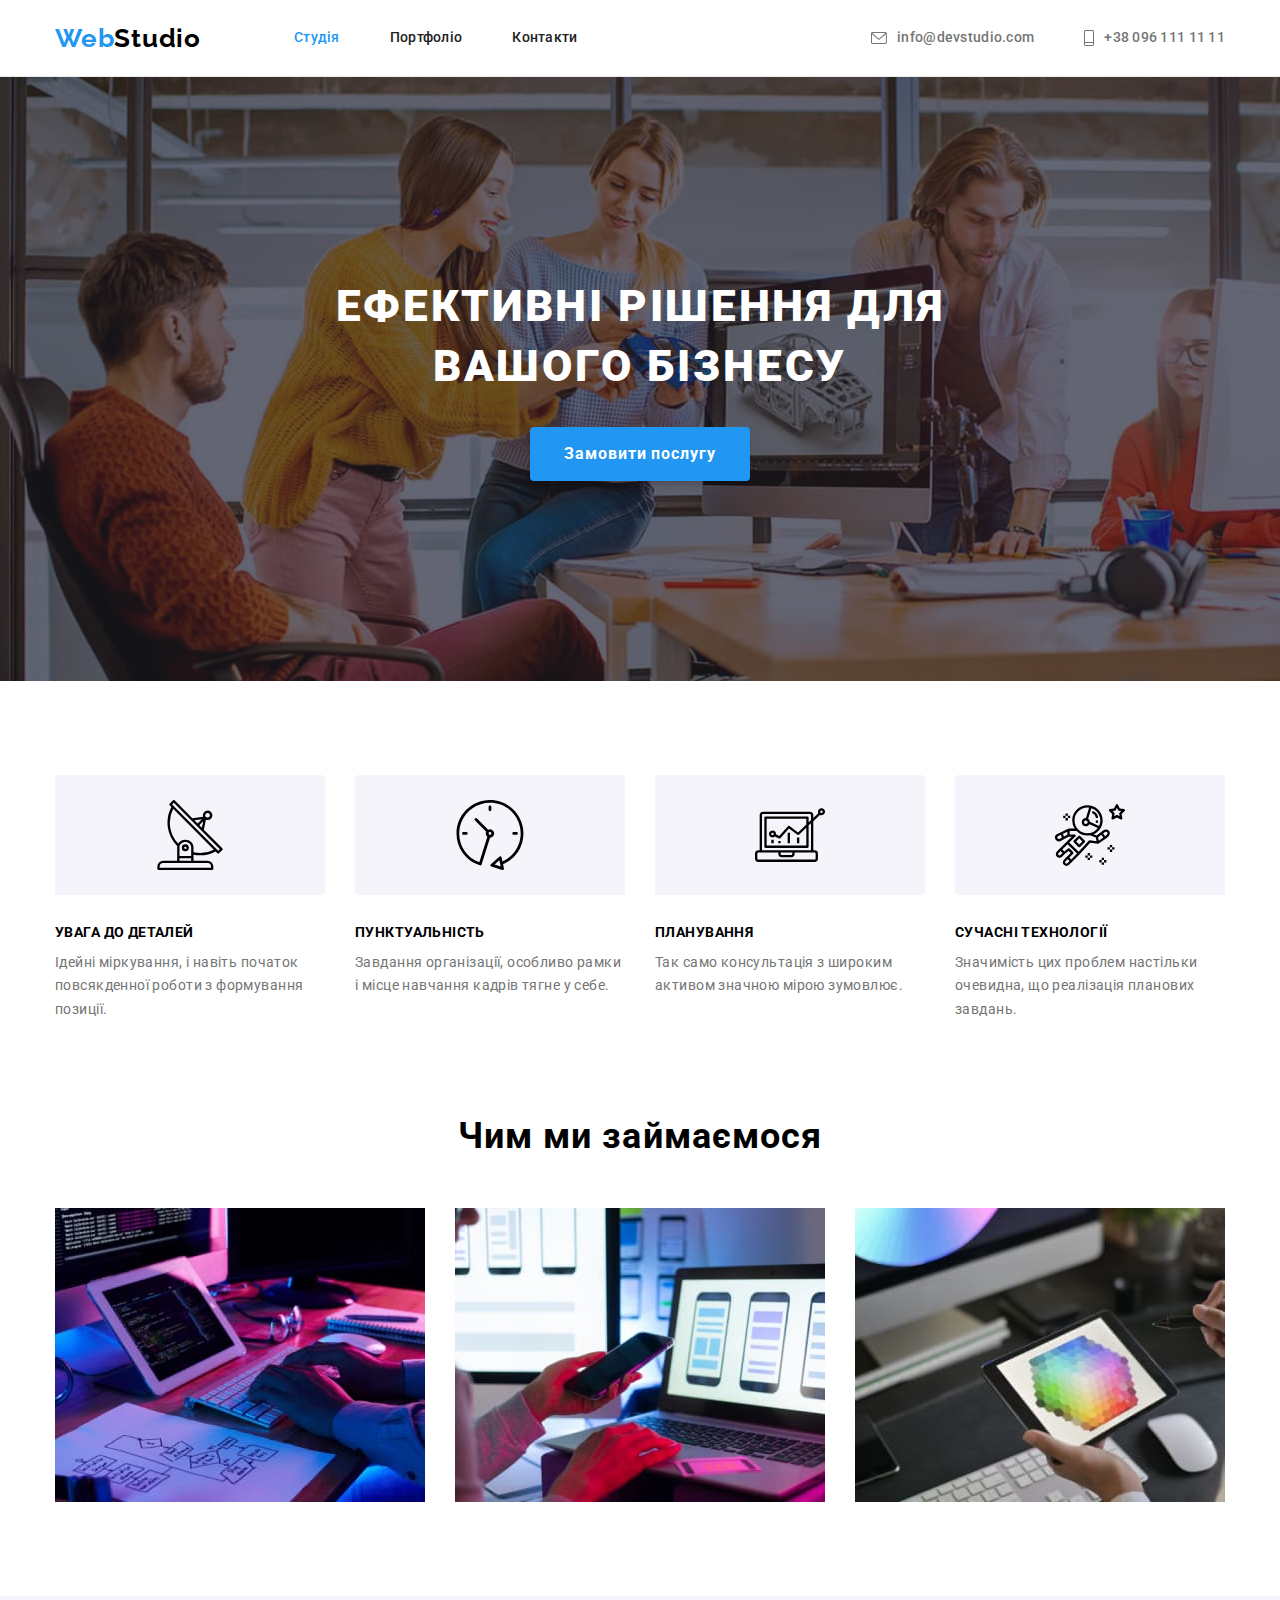
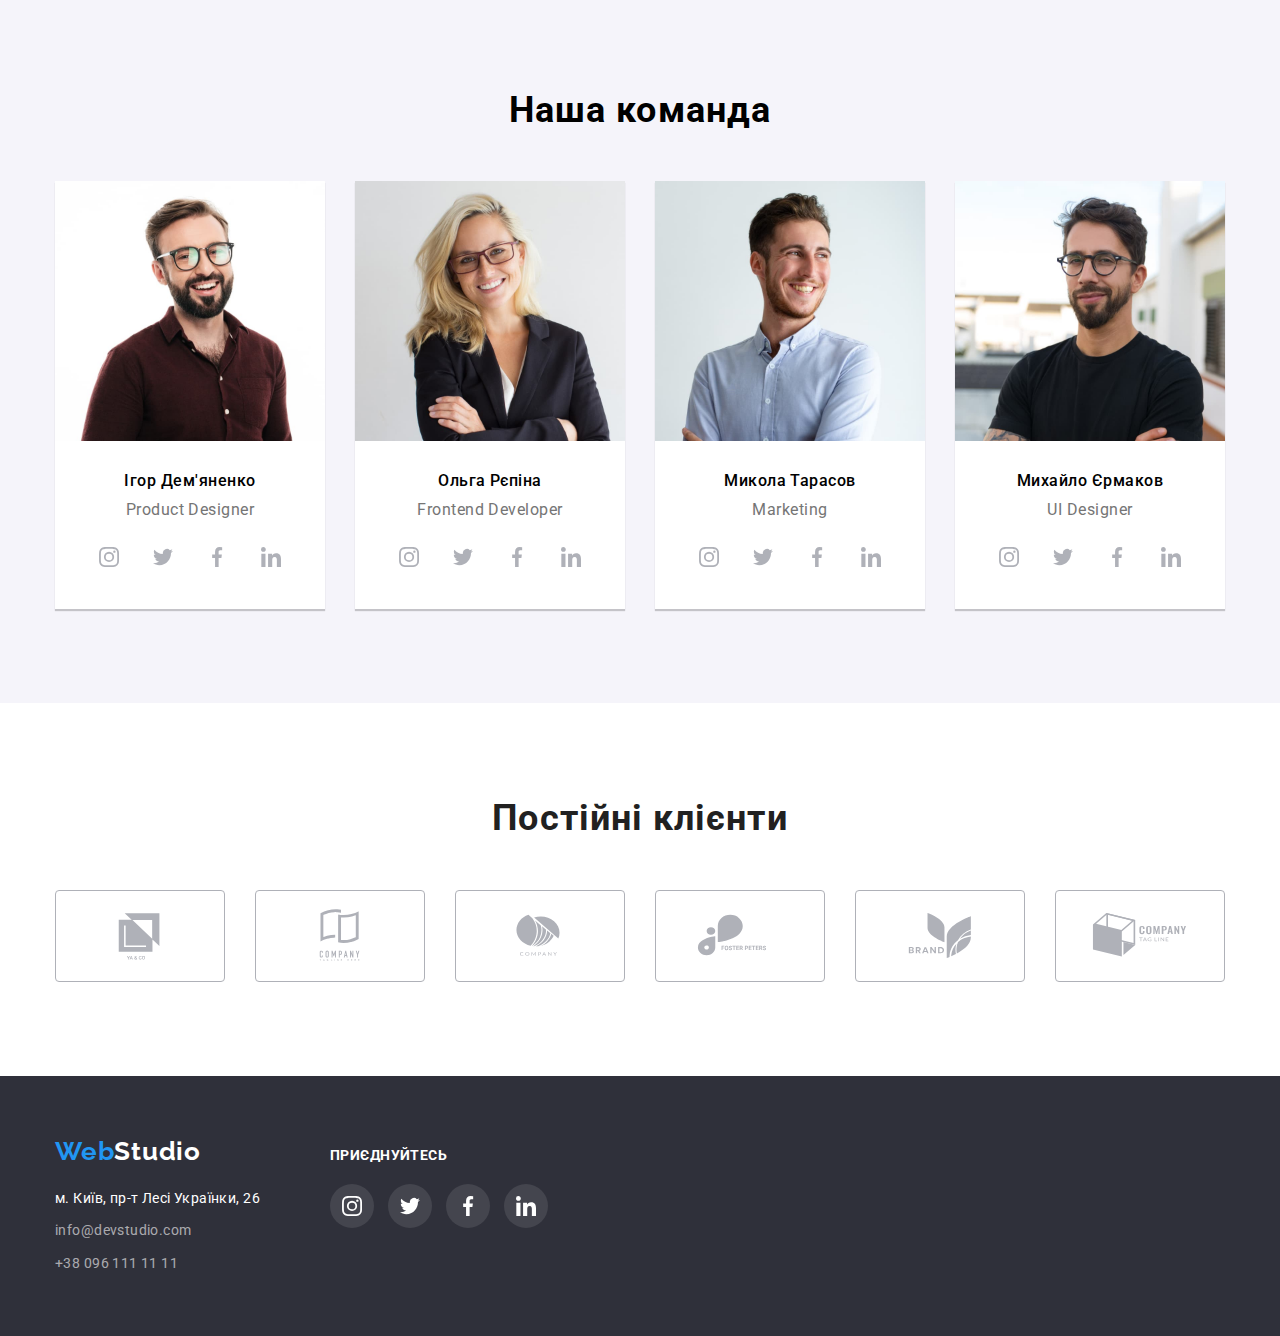
==== index.html @ 27c9f9ed "begin" ====
<!DOCTYPE html>
<html lang="uk">

<head>
    <meta charset="UTF-8" />
    <meta http-equiv="X-UA-Compatible" content="IE=edge" />
    <meta name="viewport" content="width=device-width, initial-scale=1.0" />
    <link rel="preconnect" href="https://fonts.googleapis.com">
    <link rel="preconnect" href="https://fonts.gstatic.com" crossorigin>
    <link href="https://fonts.googleapis.com/css2?family=Raleway:wght@700&family=Roboto:wght@400;500;700;900&display=swap" rel="stylesheet">
    <link rel="stylesheet" href="https://cdnjs.cloudflare.com/ajax/libs/modern-normalize/1.1.0/modern-normalize.css" integrity="sha512-Y0MM+V6ymRKN2zStTqzQ227DWhhp4Mzdo6gnlRnuaNCbc+YN/ZH0sBCLTM4M0oSy9c9VKiCvd4Jk44aCLrNS5Q==" crossorigin="anonymous" referrerpolicy="no-referrer"
    />
    <link rel="stylesheet" href="./css/styles.css" />
    <title>Студія</title>
</head>

<body>
    <header class="header">
        <div class="container header-container">
            <nav class="header-nav">

                <a class="header-logo" href="#">Web<span class="header-logo-white">Studio</span></a>

                <ul class="header-nav-list">
                    <li class="header-nav-item">
                        <a class="header-link current" href="./index.html">Студія</a>
                    </li>
                    <li class="header-nav-item">

                        <a class="header-link" href="./pages/portfolio.html">Портфоліо</a>
                    </li>
                    <li class="header-nav-item">
                        <a class="header-link" href="#">Контакти</a>
                    </li>
                </ul>
            </nav>

            <ul class="header-list">
                <li class="header-item">

                    <a class="header-link-contact" href="mailto:info@devstudio.com">
                        <svg class="header-list-item-icon" width="16" height="12">
                            <use href="./images/symbol.svg#icon-envelope"></use>
                        </svg>info@devstudio.com</a>
                </li>
                <li class="header-item">

                    <a class="header-link-contact" href="tel:+380961111111">
                        <svg class="header-list-item-icon" width="10" height="16">
                            <use href="./images/symbol.svg#icon-tel"></use>
                        </svg>+38 096 111 11 11</a>
                </li>
            </ul>
        </div>
    </header>
    <main>
        <section class="title title-conteiner">
            <h1 class="title-title">Ефективні рішення для вашого бізнесу</h1>
            <button class="title-btn title-btn-conteiner" type="button">Замовити послугу</button>
        </section>

        <section class="specialty-conteiner">
            <div class="specialty">
                <h2 class="visually-hidden">Наші особливості</h2>
                <ul class="specialty-list">
                    <li class="specialty-item">
                        <div class="specialty-icon">
                            <svg class="specialty-item-icon" width="70" height="70">
                                <use href="./images/symbol.svg#icon-anten"></use>
                            </svg>
                        </div>
                        <h3 class="specialty-botton">Увага до деталей</h3>
                        <p class="specialty-text">
                            Ідейні міркування, і навіть початок повсякденної роботи з формування позиції.
                        </p>
                        <div class="barbers-item-content">

                    </li>
                    <li class="specialty-item">
                        <div class="specialty-icon">
                            <svg class="specialty-item-icon" width="70" height="70">
                                <use href="./images/symbol.svg#icon-clock"></use>
                            </svg>
                        </div>
                        <h3 class="specialty-botton">Пунктуальність</h3>
                        <p class="specialty-text">
                            Завдання організації, особливо рамки і місце навчання кадрів тягне у себе.
                        </p>
                    </li>
                    <li class="specialty-item">
                        <div class="specialty-icon">
                            <svg class="specialty-item-icon" width="70" height="70">
                                <use href="./images/symbol.svg#icon-notebook"></use>
                            </svg>
                        </div>
                        <h3 class="specialty-botton">Планування</h3>
                        <p class="specialty-text">
                            Так само консультація з широким активом значною мірою зумовлює.
                        </p>
                    </li>
                    <li class="specialty-item">
                        <div class="specialty-icon">
                            <svg class="specialty-item-icon" width="70" height="70">
                                <use href="./images/symbol.svg#icon-cosmonavt"></use>
                            </svg>
                        </div>
                        <h3 class="specialty-botton">Сучасні технології</h3>
                        <p class="specialty-text">
                            Значимість цих проблем настільки очевидна, що реалізація планових завдань.
                        </p>
                    </li>
                </ul>
                </div>
        </section>

        <section class="content-doing">
            <div class="doing">
                <h2 class="doing-title">Чим ми займаємося</h2>
                <ul class="doing-list">
                    <li class="doing-item">
                        <img class="doing-foto" src="./images/box1.jpg" width="370" alt="Розробка" />
                    </li>
                    <li class="doing-item">
                        <img class="doing-foto" src="./images/box2.jpg" width="370" alt="Розробка дизайну">
                    </li>
                    <li class="doing-item">
                        <img class="doing-foto" src="./images/box3.jpg" width="370" alt="Підбор кольорів">
                    </li>

                </ul>
            </div>
        </section>
        <section class="team">
            <div class="team-conteiner">
                <h2 class="team-title">Наша команда</h2>
                <ul class="team-list conteiner-team-list">
                    <li class="team-item">
                        <img src="./images/2_1.jpg " width="270" alt="Product Designer" />
                        <div class="team-content">
                            <h3 class="team-name">Ігор Дем'яненко</h3>
                            <p class="team-position">Product Designer</p>
                            <ul class="team-soc-list">
                                <li class="team-soc-item team-soc-item-ot">
                                    <a class="team-soc-link" href="#">
                                        <svg class="team-soc-icon" width="20" height="20">
                                            <use href="./images/symbol.svg#icon-instagram"></use>
                                        </svg>
                                    </a>
                                </li>
                                <li class="team-soc-item team-soc-item-ot">
                                    <a class="team-soc-link" href="#">
                                        <svg class="team-soc-icon" width="20" height="20">
                                            <use href="./images/symbol.svg#icon-twitter"></use>
                                        </svg>
                                    </a>
                                </li>
                                <li class="team-soc-item team-soc-item-ot">
                                    <a class="team-soc-link" href="#">
                                        <svg class="team-soc-icon" width="20" height="20">
                                            <use href="./images/symbol.svg#icon-facebook"></use>
                                        </svg>
                                    </a>
                                </li>
                                <li class="team-soc-item">
                                    <a class="team-soc-link" href="#">
                                        <svg class="team-soc-icon" width="20" height="20">
                                            <use href="./images/symbol.svg#icon-linkedin"></use>
                                        </svg>
                                    </a>
                                </li>
                            </ul>
                        </div>
                    </li>

                    <li class="team-item">
                        <div class="team-item-img">
                            <img src="./images/2_2.jpg " width="270" alt="Frontend Developer" />
                        </div>
                        <div class="team-content">
                            <h3 class="team-name">Ольга Рєпіна</h3>
                            <p class="team-position">Frontend Developer</p>
                            <ul class="team-soc-list">
                                <li class="team-soc-item team-soc-item-ot">
                                    <a class="team-soc-link" href="#">
                                        <svg class="team-soc-icon" width="20" height="20">
                                            <use href="./images/symbol.svg#icon-instagram"></use>
                                        </svg>
                                    </a>
                                </li>
                                <li class="team-soc-item team-soc-item-ot">
                                    <a class="team-soc-link" href="#">
                                        <svg class="team-soc-icon" width="20" height="20">
                                            <use href="./images/symbol.svg#icon-twitter"></use>
                                        </svg>
                                    </a>
                                </li>
                                <li class="team-soc-item team-soc-item-ot">
                                    <a class="team-soc-link" href="#">
                                        <svg class="team-soc-icon" width="20" height="20">
                                            <use href="./images/symbol.svg#icon-facebook"></use>
                                        </svg>
                                    </a>
                                </li>
                                <li class="team-soc-item">
                                    <a class="team-soc-link" href="#">
                                        <svg class="team-soc-icon" width="20" height="20">
                                            <use href="./images/symbol.svg#icon-linkedin"></use>
                                        </svg>
                                    </a>
                                </li>
                            </ul>
                        </div>
                    </li>

                    <li class="team-item">
                        <div class="team-item-img">
                            <img src="./images/2_3.jpg " width="270" alt="Marketing" />
                        </div>
                        <div class="team-content">
                            <h3 class="team-name">Микола Тарасов</h3>
                            <p class="team-position">Marketing</p>
                            <ul class="team-soc-list">
                                <li class="team-soc-item team-soc-item-ot">
                                    <a class="team-soc-link" href="#">
                                        <svg class="team-soc-icon" width="20" height="20">
                                            <use href="./images/symbol.svg#icon-instagram"></use>
                                        </svg>
                                    </a>
                                </li>
                                <li class="team-soc-item team-soc-item-ot">
                                    <a class="team-soc-link" href="#">
                                        <svg class="team-soc-icon" width="20" height="20">
                                            <use href="./images/symbol.svg#icon-twitter"></use>
                                        </svg>
                                    </a>
                                </li>
                                <li class="team-soc-item team-soc-item-ot">
                                    <a class="team-soc-link" href="#">
                                        <svg class="team-soc-icon" width="20" height="20">
                                            <use href="./images/symbol.svg#icon-facebook"></use>
                                        </svg>
                                    </a>
                                </li>
                                <li class="team-soc-item">
                                    <a class="team-soc-link" href="#">
                                        <svg class="team-soc-icon" width="20" height="20">
                                            <use href="./images/symbol.svg#icon-linkedin"></use>
                                        </svg>
                                    </a>
                                </li>
                            </ul>
                        </div>
                    </li>

                    <li class="team-item">
                        <div class="team-item-img">
                            <img src="./images/2_4.jpg " width="270" alt="UI Designer" />
                        </div>
                        <div class="team-content">
                            <h3 class="team-name">Михайло Єрмаков</h3>
                            <p class="team-position">UI Designer</p>
                            <ul class="team-soc-list">
                                <li class="team-soc-item team-soc-item-ot">
                                    <a class="team-soc-link" href="#">
                                        <svg class="team-soc-icon" width="20" height="20">
                                            <use href="./images/symbol.svg#icon-instagram"></use>
                                        </svg>
                                    </a>
                                </li>
                                <li class="team-soc-item team-soc-item-ot">
                                    <a class="team-soc-link" href="#">
                                        <svg class="team-soc-icon" width="20" height="20">
                                            <use href="./images/symbol.svg#icon-twitter"></use>
                                        </svg>
                                    </a>
                                </li>
                                <li class="team-soc-item team-soc-item-ot">
                                    <a class="team-soc-link" href="#">
                                        <svg class="team-soc-icon" width="20" height="20">
                                            <use href="./images/symbol.svg#icon-facebook"></use>
                                        </svg>
                                    </a>
                                </li>
                                <li class="team-soc-item">
                                    <a class="team-soc-link" href="#">
                                        <svg class="team-soc-icon" width="20" height="20">
                                            <use href="./images/symbol.svg#icon-linkedin"></use>
                                        </svg>
                                    </a>
                                </li>
                            </ul>
                        </div>
                    </li>
                </ul>
            </div>
        </section>
        <section class="client">
            <div class="contneiner-client">
                <h2 class="client-title">Постійні клієнти</h2>
                <ul class="client-list">
                    <li class="client-item">
                        <a class="client-item-link" href="#">
                            <svg class="client-item-icon" width="106" height="60">
                                    <use href="./images/symbol.svg#icon-Logo0"></use>
                                </svg>
                        </a>
                    </li>
                    <li class="client-item">
                        <a class="client-item-link" href="#">
                            <svg class="client-item-icon" width="106" height="60">
                                    <use href="./images/symbol.svg#icon-Logo1"></use>
                                </svg>
                        </a>
                    </li>
                    <li class="client-item">
                        <a class="client-item-link" href="#">
                            <svg class="client-item-icon" width="106" height="60">
                                    <use href="./images/symbol.svg#icon-Logo2"></use>
                                </svg>
                        </a>
                    </li>
                    <li class="client-item">
                        <a class="client-item-link" href="#">
                            <svg class="client-item-icon" width="106" height="60">
                                    <use href="./images/symbol.svg#icon-Logo3"></use>
                                </svg>
                        </a>
                    </li>
                    <li class="client-item">
                        <a class="client-item-link" href="#">
                            <svg class="client-item-icon" width="106" height="60">
                                    <use href="./images/symbol.svg#icon-Logo4"></use>
                                </svg>
                        </a>
                    </li>
                    <li class="client-item">
                        <a class="client-item-link" href="#">
                            <svg class="client-item-icon" width="106" height="60">
                                    <use href="./images/symbol.svg#icon-Logo5"></use>
                                </svg>
                        </a>
                    </li>
                </ul>
            </div>
        </section>
    </main>
    <footer class="footer">
        <div class="conteiner-foo">
            <div class="conteiner-foo-contact">
                <a class="footer-link" href="#">Web<span class="footer-link-white">Studio</span></a>
                <address class="container-footer-address">
        <ul class="footer-list">
            <li class="footer-item">
            <a class="footer-google" href="https://goo.gl/maps/yJjjyWyiivkurBnj7" target="_blank"
                rel="nofollow noopener noreferrer">
                м. Київ, пр-т Лесі Українки, 26</a>
            </li>
            <li class="footer-item"> 
            <a class="footer-mail" href="mailto:info@devstudio.com">info@devstudio.com</a>
            </li>
            <li class="footer-item-tel">
            <a class="footer-tel" href="tel:+380961111111 ">+38 096 111 11 11</a>
            </li>
        </ul>
        </address>
            </div>

            <div class="footer-icon">
                <h3 class="footer-icon-soc"> Приєднуйтесь</h3>
                <ul class="footer-soc-list">
                    <li class="footer-soc-item footer-soc-item-ot">
                        <a class="footer-soc-link" href="#">
                            <svg class="footer-soc-icon" width="20" height="20">
                            <use href="./images/symbol.svg#icon-instagram"></use>
                        </svg>
                        </a>
                    </li>
                    <li class="footer-soc-item footer-soc-item-ot">
                        <a class="footer-soc-link" href="#">
                            <svg class="footer-soc-icon" width="20" height="20">
                            <use href="./images/symbol.svg#icon-twitter"></use>
                        </svg>
                        </a>
                    </li>
                    <li class="footer-soc-item footer-soc-item-ot">
                        <a class="footer-soc-link" href="#">
                            <svg class="footer-soc-icon" width="20" height="20">
                            <use href="./images/symbol.svg#icon-facebook"></use>
                        </svg>
                        </a>
                    </li>
                    <li class="footer-soc-item">
                        <a class="footer-soc-link" href="#">
                            <svg class="footer-soc-icon" width="20" height="20">
                            <use href="./images/symbol.svg#icon-linkedin"></use>
                        </svg>
                        </a>
                    </li>
                </ul>
            </div>
        </div>
    </footer>
</body>

</html>
---- css/styles.css ----
:root {
    --main-title-color: rgb(255, 255, 255);
    --typical-lnh: 1.36;
    --color-logo: #2196F3;
    --color-text-past-two: #000000;
    --color-text: #212121;
    --color-text-past-thre: #757575;
    --color-footer: rgba(255, 255, 255, 0.6);
    --color-icon: #AFB1B8;
    --color-btn: #F5F4FA;
}

body {
    background-color: var(--main-title-color);
    color: var(--color-text-past-thre);
    font-family: 'Roboto', sans-serif;
    margin: 0;
}


/* Rest */

p,
h1,
h2,
h3,
h4,
h5,
h6 {
    margin: 0;
}

img {
    display: block;
    max-width: 100%;
}

ul,
ol {
    margin: 0;
    padding-left: 0;
}


/* убрали подчеркивание */

a {
    text-decoration: none;
}


/* Заглавные буквы */

h1 {
    text-transform: uppercase;
}


/* a:hover {
    text-decoration: underline;
} */


/* убрали маркер */

li {
    list-style: none;
}

.visually-hidden {
    position: absolute;
    width: 1px;
    height: 1px;
    margin: -1px;
    padding: 0;
    overflow: hidden;
    border: 0;
    clip: rect(0 0 0 0);
}

.header {
    border-bottom: 1px solid #ECECEC;
}

.container {
    max-width: 1200px;
    padding-left: 15px;
    padding-right: 15px;
    margin: 0 auto;
}


/* из строчного в блочный 
 display: inline-block; */

.header-container {
    display: flex;
    align-items: center;
    justify-content: space-between;
}


/* header */

.header-nav {
    display: flex;
    align-items: center;
}

.header-logo {
    font-family: 'Raleway', sans-serif;
    font-weight: 700;
    font-size: 26px;
    line-height: 1.19;
    letter-spacing: 0.03em;
    color: var(--color-logo);
}

.header-logo-white {
    color: var(--color-text-past-two);
}

.header-nav-list {
    display: flex;
    align-items: center;
    gap: 50px;
    margin-left: 93px;
}

.header-nav-item {
    text-decoration: none;
}

.header-link.current {
    color: var(--color-logo);
}

.current {}

.header-list {
    display: flex;
    /* padding-top: 30px;
    padding-bottom: 30px; */
    gap: 50px;
}


/* ___________________icon___________ */

.header-item {}

.header-link-contact {
    align-items: center;
    gap: 10px;
    fill: var(--color-icon)
}

svg.header-list-item-icon {
    fill: currentColor;
}

.header-list-icon:hover,
.header-list-icon:focus {
    fill: var(--color-logo);
}

.header-item:hover .header-list-item-icon,
.header-item:focus .header-list-item-icon {
    fill: var(--color-logo);
}


/* ______________________________ */

.header-link {
    display: flex;
    padding-top: 30px;
    padding-bottom: 30px;
    font-weight: 500;
    font-size: 14px;
    line-height: 1.14;
    letter-spacing: 0.02em;
    color: var(--color-text);
}

:hover.header-link,
:hover.header-link-contact {
    font-weight: 500;
    font-size: 14px;
    line-height: 1.14;
    letter-spacing: 0.02em;
    color: var(--color-logo);
    text-decoration: none;
}

.header-link-contact:focus {
    color: var(--color-logo);
}

.header-link:focus {
    color: var(--color-logo);
}

.header-link-contact {
    display: flex;
    padding-top: 30px;
    padding-bottom: 30px;
    font-weight: 500;
    font-size: 14px;
    line-height: 1.14;
    letter-spacing: 0.02em;
    color: var(--color-text-past-thre);
}


/* main */


/* title */

.title {
    background-color: #C4C4C4;
    background-image: linear-gradient(rgba(47, 48, 58, 0.4), rgba(47, 48, 58, 0.4)), url(../images/img-main.jpg);
    padding-bottom: 200px;
    padding-top: 200px;
    background-repeat: no-repeat;
    background-size: cover;
}

.title-conteiner {
    text-align: center;
    margin: 0 auto;
    max-width: 1600px;
}

.title-title {
    max-width: 696px;
    font-weight: 900;
    font-size: 44px;
    line-height: 1.36;
    letter-spacing: 0.06em;
    text-transform: uppercase;
    color: var(--main-title-color);
    text-decoration: none;
    margin: 0 auto 30px auto;
}

.title-btn {
    background: var(--color-logo);
    box-shadow: 0px 4px 4px rgba(0, 0, 0, 0.15);
    border-color: transparent;
    font-family: inherit;
    font-weight: 700;
    font-size: 16px;
    line-height: 1.87;
    cursor: pointer;
    letter-spacing: 0.06em;
    color: var(--main-title-color);
    padding: 10px 32px;
    border-radius: 4px;
    box-shadow: 0px 4px 4px 0px rgba(0, 0, 0, 0.15);
}

.title-btn-conteiner {}

.title-btn:hover,
.title-btn:focus {
    /* color: var(--color-logo); */
    background-color: #188CE8;
    ;
}


/* specially section */

.specialty-conteiner {
    padding: 94px 0;
}

.specialty {
    max-width: 1200px;
    padding: 0 15px;
    margin-left: auto;
    margin-right: auto;
}

.specialty-list {
    display: flex;
    text-align: left;
    gap: 30px;
}

.specialty-item {
    margin-top: 0;
}


/* ____________________ */

.specialty-icon {
    display: flex;
    width: 270px;
    height: 120px;
    border: transparent;
    background: var(--color-btn);
    border-radius: 4px;
    align-items: center;
    justify-content: center;
    margin-bottom: 30px;
}

.specialty-item-icon {}


/* _________________________ */

.specialty-botton {
    font-weight: 700;
    font-size: 14px;
    line-height: 1.14;
    letter-spacing: 0.03em;
    text-transform: uppercase;
    color: var(--color-text-past-two);
    text-decoration: none;
    margin-bottom: 10px;
}

.specialty-text {
    font-size: 14px;
    line-height: 1.7;
    letter-spacing: 0.03em;
    color: var(--color-text-past-thre);
    text-decoration: none;
}


/* doing */

.content-doing {
    padding-bottom: 94px;
}

.doing {
    max-width: 1200px;
    padding-left: 15px;
    padding-right: 15px;
    margin-left: auto;
    margin-right: auto;
}

.doing-title {
    font-weight: 700;
    font-size: 36px;
    line-height: 1.16;
    text-align: center;
    letter-spacing: 0.03em;
    color: var(--color-text-past-two);
    margin-top: 0;
    margin-bottom: 50px;
}

.doing-list {
    display: flex;
    justify-content: space-between;
    gap: 30px;
}


/* team */

.team {
    background-color: var(--color-btn);
    padding-bottom: 94px;
    padding-top: 94px;
}

.team-conteiner {
    max-width: 1200px;
    padding-left: 15px;
    padding-right: 15px;
    margin-left: auto;
    margin-right: auto;
}

.team-title {
    font-weight: 700;
    font-size: 36px;
    line-height: 1.16;
    text-align: center;
    letter-spacing: 0.03em;
    color: var(--color-text-past-two);
    margin-bottom: 50px;
}

.team-list {}

.conteiner-team-list {
    display: flex;
    justify-content: center;
    gap: 30px;
}

.team-item {
    margin-top: 0;
    margin-bottom: 0;
    background-color: var(--main-title-color);
    box-shadow: 0px 2px 1px 0px rgba(0, 0, 0, 0.2);
}

.team-item:hover {}

.team-item-img {
    display: flex;
}

.team-content {
    padding-top: 30px;
    padding-bottom: 30px;
}

.team-soc-list {
    display: flex;
    margin-top: 16px;
    text-align: center;
    gap: 10px;
    justify-content: center;
}


/* _____________soc-icon_________________________________________________________________ */

.team-soc-item {}

.team-soc-link {
    display: flex;
    justify-content: center;
    align-items: center;
    width: 44px;
    height: 44px;
    border-radius: 50%;
    background-color: var(--main-title-color);
}

.team-soc-icon {
    fill: var(--color-icon);
}

.team-soc-link:hover,
.team-soc-link:focus {
    background-color: var(--color-logo);
}

.team-soc-link:hover .team-soc-icon,
.team-soc-link:focus .team-soc-icon {
    fill: var(--main-title-color);
}


/* ___________-----------------------------____________ */

.team-name {
    font-weight: 500;
    font-size: 16px;
    line-height: 1.19;
    text-align: center;
    letter-spacing: 0.03em;
    color: var(--color-text-past-two);
    margin-bottom: 10px;
}

.team-position {
    margin-bottom: 0;
    margin-top: 0;
    font-size: 16px;
    line-height: 1.19;
    /* identical to box height */
    text-align: center;
    letter-spacing: 0.03em;
    color: var(--color-text-past-thre);
}


/* портфоліо */


/* btn */

.btn {
    padding-top: 94px;
    padding-bottom: 94px;
}

.services-conteiner {
    width: 1200px;
    padding-left: 15px;
    padding-right: 15px;
    margin: 0 auto;
}

.btn-list {
    display: flex;
    justify-content: center;
    gap: 8px;
    margin-bottom: 50px;
}

.btn-item {}

.btn-item-btn {
    font-family: inherit;
    font-weight: 500;
    font-size: 16px;
    line-height: 1.62;
    text-align: center;
    cursor: pointer;
    letter-spacing: 0.03em;
    color: var(--color-text-past-two);
    background-color: var(--color-btn);
    padding: 6px 22px;
    border-color: transparent;
    border-radius: 4px;
}

:focus.btn-item-btn,
:hover.btn-item-btn {
    background-color: var(--color-logo);
    color: var(--main-title-color);
    box-shadow: 0px 4px 4px rgba(0, 0, 0, 0.15);
}


/* services */

.services {}

.services-list {
    display: flex;
    flex-wrap: wrap;
    gap: 30px;
}

.services-list-img {}

.services-foto {}

.services-item {}

.services-item-link {
    display: block;
}

.services-item-link:hover,
.services-item-link:focus {
    box-shadow: 0px 1px 1px rgba(0, 0, 0, 0.12), 0px 4px 4px rgba(0, 0, 0, 0.06), 1px 4px 6px rgba(0, 0, 0, 0.16);
}

.services-content {
    padding-top: 20px;
    padding-bottom: 20px;
    padding-left: 24px;
    padding-right: 24px;
    text-align: left;
    border-right: 1px solid var(--color-btn);
    border-bottom: 1px solid var(--color-btn);
    border-left: 1px solid var(--color-btn);
}

.services-title {
    font-weight: 700;
    font-size: 18px;
    line-height: 2;
    letter-spacing: 0.06em;
    color: var(--color-text-past-two);
    margin-bottom: 4px;
}

.services-text {
    font-size: 16px;
    line-height: 1.9;
    letter-spacing: 0.03em;
    color: var(--color-text-past-thre);
}

.services-text {}


/* _________client-icon________________ */

.client {
    padding-bottom: 94px;
    padding-top: 94px;
}

.contneiner-client {
    max-width: 1200px;
    padding-left: 15px;
    padding-right: 15px;
    margin-left: auto;
    margin-right: auto;
}

.client-title {
    font-weight: 700;
    font-size: 36px;
    line-height: 1.17;
    text-align: center;
    letter-spacing: 0.03em;
    color: var(--color-text);
}

.client-list {
    margin-top: 50px;
    display: flex;
    justify-content: center;
    gap: 30px;
}

.client-item {}

.client-item-link {
    display: flex;
    justify-content: center;
    align-items: center;
    border: 1px solid var(--color-icon);
    width: 170px;
    height: 92px;
    border-radius: 4px;
    background-color: var(--main-title-color);
}

.client-item-icon {
    fill: var(--color-icon);
}

.client-item-link:hover,
.client-item-link:focus {
    border-color: var(--color-logo);
}

.client-item-link:hover .client-item-icon,
.client-item-link:focus .client-item-icon {
    fill: var(--color-logo);
}


/* __________________________________________ */


/* footer */

.footer {
    background-color: #2F303A;
    padding-top: 60px;
    padding-bottom: 60px;
}

.conteiner-foo {
    max-width: 1200px;
    padding-left: 15px;
    padding-right: 15px;
    margin-left: auto;
    margin-right: auto;
    display: flex;
    gap: 70px;
    align-items: baseline;
}

.container-footer-address {
    margin-top: 20px;
}

.footer-link {
    font-family: 'Raleway', sans-serif;
    font-style: normal;
    font-weight: 700;
    font-size: 26px;
    line-height: 1.19;
    letter-spacing: 0.03em;
    color: var(--color-logo);
}

.footer-link-white {
    font-family: 'Raleway', sans-serif;
    font-style: normal;
    font-weight: 700;
    font-size: 26px;
    line-height: 1.19;
    letter-spacing: 0.03em;
    color: var(--main-title-color);
}

.footer-list {}

.footer-item {
    margin-bottom: 9px;
}

.footer-google {
    font-style: normal;
    font-size: 14px;
    line-height: 1.71;
    letter-spacing: 0.03em;
    color: var(--main-title-color);
}

.footer-mail {
    font-style: normal;
    font-size: 14px;
    line-height: 1.71;
    letter-spacing: 0.03em;
    color: var(--color-footer);
}

.footer-tel {
    font-style: normal;
    font-size: 14px;
    line-height: 1.71;
    letter-spacing: 0.03em;
    color: var(--color-footer);
}

.footer-google:hover,
.footer-google:focus,
.footer-mail:hover,
.footer-mail:focus,
.footer-tel:hover,
.footer-tel:focus {
    color: #188CE8;
    ;
}


/* _____________footer-icon_________________________________________________________________ */

.footer-icon {}

.footer-icon-soc {
    font-weight: 700;
    font-size: 14px;
    line-height: 1.14;
    letter-spacing: 0.03em;
    text-transform: uppercase;
    color: var(--main-title-color);
}

.footer-soc-list {
    margin-top: 20px;
}

.footer-icon {}

.footer-soc-item-ot {
    margin-right: 10px;
}

.footer-soc-item {
    display: inline-flex;
}

.footer-soc-link {
    display: flex;
    justify-content: center;
    align-items: center;
    width: 44px;
    height: 44px;
    border-radius: 50%;
    background-color: rgba(255, 255, 255, 0.1);
}

.footer-soc-icon {
    fill: var(--main-title-color);
}

.footer-soc-link:hover,
.footer-soc-link:focus {
    background-color: var(--color-logo);
}

.footer-soc-icon:hover,
.footer-soc-icon:focus {}
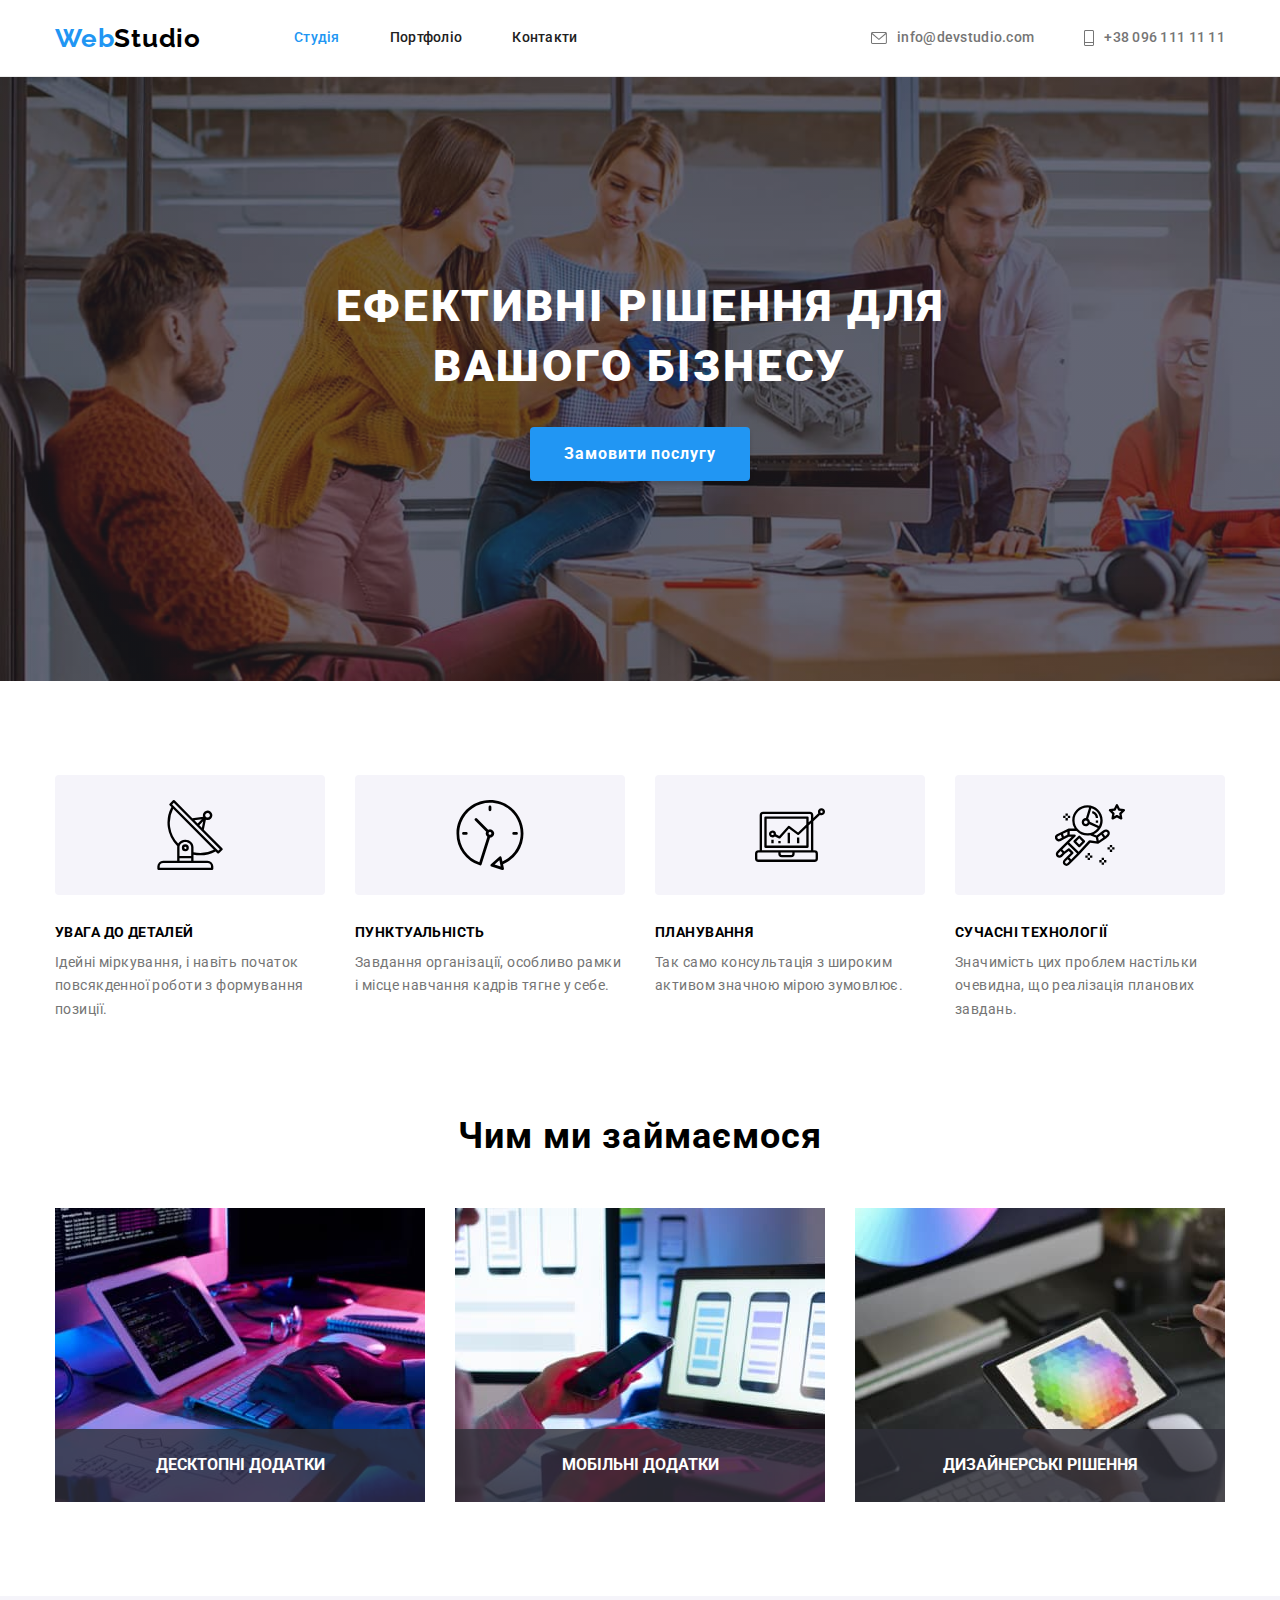
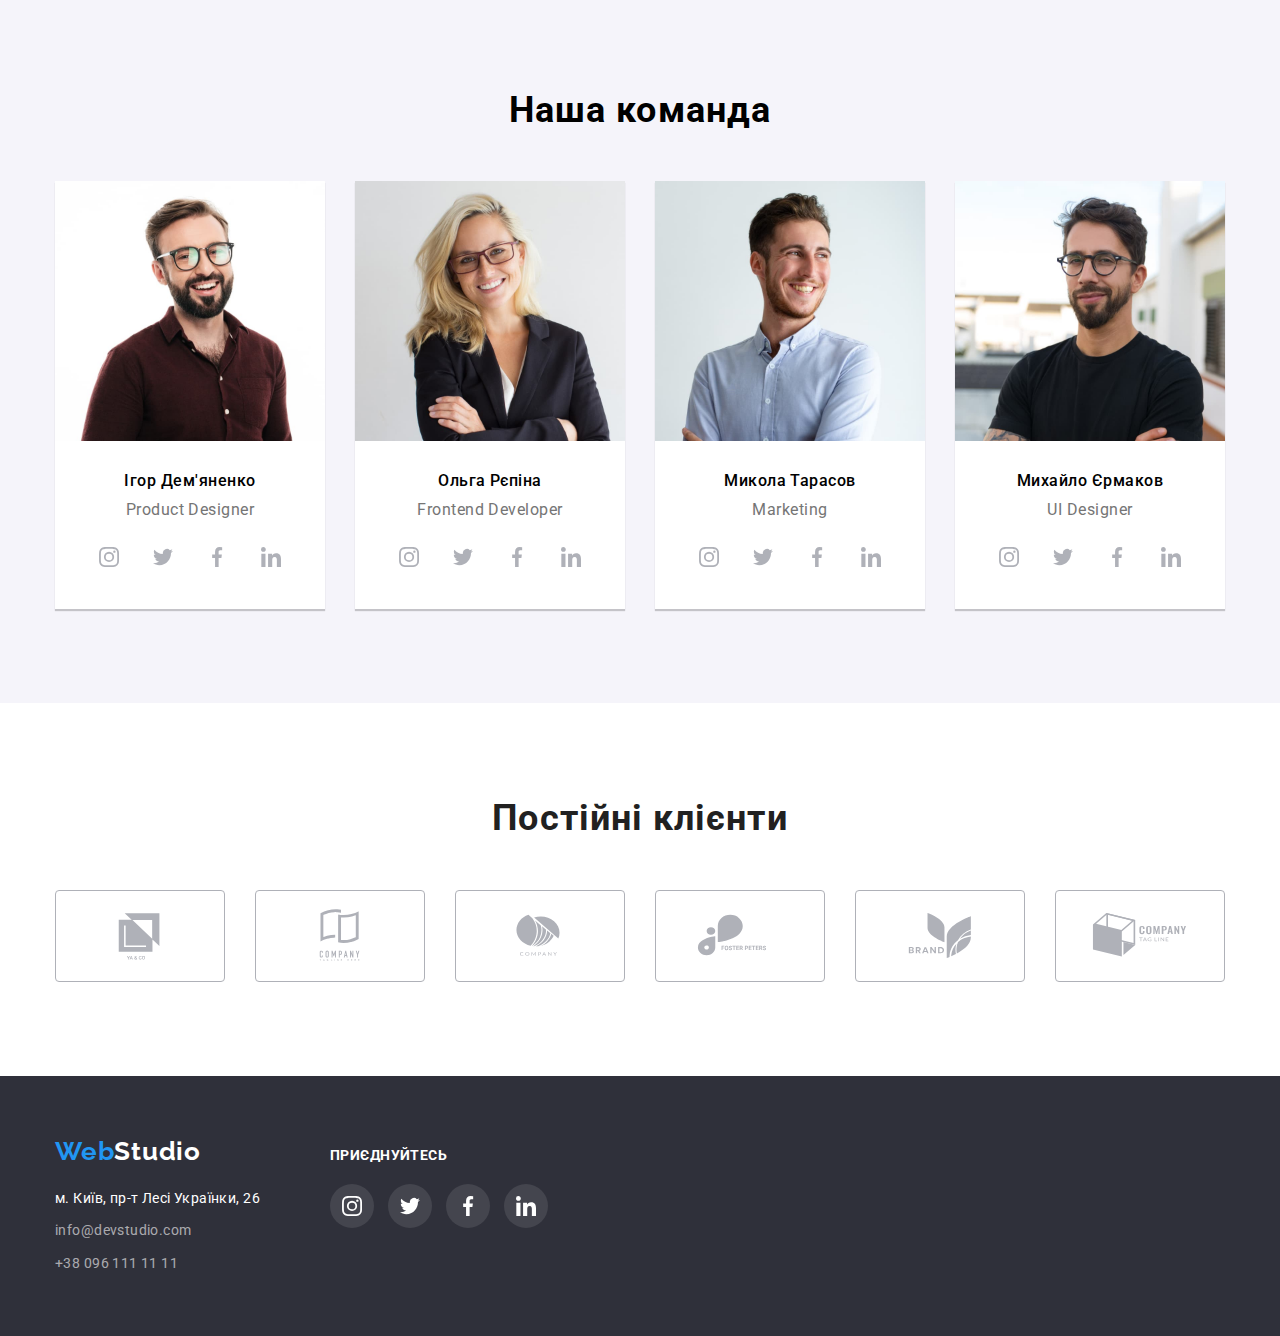
==== commit 23359201: "part1" ====
--- a/index.html
+++ b/index.html
@@ -56,7 +56,7 @@
     <main>
         <section class="title title-conteiner">
             <h1 class="title-title">Ефективні рішення для вашого бізнесу</h1>
-            <button class="title-btn title-btn-conteiner" type="button">Замовити послугу</button>
+            <button class="title-btn title-btn-conteiner" type="button" data-modal-open>Замовити послугу</button>
         </section>
 
         <section class="specialty-conteiner">
@@ -119,12 +119,15 @@
                 <ul class="doing-list">
                     <li class="doing-item">
                         <img class="doing-foto" src="./images/box1.jpg" width="370" alt="Розробка" />
+                        <p class="doing-overlay">Десктопні додатки</p>
                     </li>
                     <li class="doing-item">
                         <img class="doing-foto" src="./images/box2.jpg" width="370" alt="Розробка дизайну">
+                        <p class="doing-overlay">Мобільні додатки</p>
                     </li>
                     <li class="doing-item">
                         <img class="doing-foto" src="./images/box3.jpg" width="370" alt="Підбор кольорів">
+                        <p class="doing-overlay">Дизайнерські рішення</p>
                     </li>
 
                 </ul>
@@ -400,6 +403,16 @@
             </div>
         </div>
     </footer>
+    <div class="backdrop is-hidden" data-modal>
+        <div class="modal">
+            <button class="modal-btn" data-modal-close type="button">
+            <svg class="modal-icon" width="18" height="18">
+                <use href="./images/icons.svg#icon-close-black"></use>
+            </svg>
+            </button>
+        </div>
+    </div>
+    <script src="./js/modal.js"></script>
 </body>
 
 </html>--- a/css/styles.css
+++ b/css/styles.css
@@ -8,6 +8,7 @@
     --color-footer: rgba(255, 255, 255, 0.6);
     --color-icon: #AFB1B8;
     --color-btn: #F5F4FA;
+    --transition-time: 250ms cubic-bezier(0.4, 0, 0.2, 1);
 }
 
 body {
@@ -129,13 +130,27 @@
 
 .header-nav-item {
     text-decoration: none;
+    position: relative;
 }
 
 .header-link.current {
     color: var(--color-logo);
 }
 
-.current {}
+
+/* подчеркивание */
+
+.header-link.current::after {
+    position: absolute;
+    left: 0;
+    bottom: -1px;
+    content: '';
+    display: block;
+    width: 100%;
+    height: 4px;
+    background: var(--accent-color);
+    border-radius: 2px;
+}
 
 .header-list {
     display: flex;
@@ -366,6 +381,27 @@
 }
 
 
+/*  */
+
+.doing-item {
+    position: relative;
+}
+
+.doing-overlay {
+    position: absolute;
+    bottom: 0;
+    width: 100%;
+    padding-top: 27px;
+    padding-bottom: 27px;
+    font-weight: 700;
+    line-height: 1.14;
+    text-align: center;
+    text-transform: uppercase;
+    color: var(--main-title-color);
+    background-color: rgba(47, 48, 58, 0.8);
+}
+
+
 /* team */
 
 .team {
@@ -539,7 +575,29 @@
     gap: 30px;
 }
 
-.services-list-img {}
+.services-list-img {
+    position: relative;
+    overflow: hidden;
+}
+
+.services-top-text {
+    position: absolute;
+    top: 0;
+    left: 0;
+    height: 100%;
+    padding: 63px 24px;
+    font-size: 18px;
+    line-height: 1.56;
+    color: var(--main-title-color);
+    background: rgba(33, 150, 243, 0.9);
+    overflow: auto;
+    transform: translateY(100%);
+    transition: transform var(--transition-time);
+}
+
+.services-item-link:hover .services-top-text {
+    transform: translateY(0);
+}
 
 .services-foto {}
 
@@ -777,4 +835,62 @@
 }
 
 .footer-soc-icon:hover,
-.footer-soc-icon:focus {}+.footer-soc-icon:focus {}
+
+
+/* modal */
+
+.backdrop {
+    position: fixed;
+    top: 0;
+    left: 0;
+    width: 100%;
+    height: 100%;
+    background-color: rgba(0, 0, 0, 0.2);
+    transition: opacity var(--transition-time), visibility var(--transition-time);
+}
+
+.modal {
+    position: absolute;
+    top: 50%;
+    left: 50%;
+    min-width: 528px;
+    min-height: 581px;
+    background-color: var(--main-title-color);
+    box-shadow: 0px 1px 3px rgba(0, 0, 0, 0.12), 0px 1px 1px rgba(0, 0, 0, 0.14), 0px 2px 1px rgba(0, 0, 0, 0.2);
+    border-radius: 4px;
+    transform: translate(-50%, -50%) scaleX(1);
+    opacity: 1;
+    transition: transform 400ms cubic-bezier(0.4, 0, 0.2, 1), opacity var(--transition-time) 300ms;
+}
+
+.backdrop.is-hidden .modal {
+    transform: translate(-50%, -50%) scaleX(0);
+    opacity: 0.5;
+}
+
+.modal-btn {
+    position: absolute;
+    top: 8px;
+    right: 8px;
+    width: 30px;
+    height: 30px;
+    display: flex;
+    align-items: center;
+    justify-content: center;
+    background-color: transparent;
+    border: 1px solid rgba(0, 0, 0, 0.1);
+    border-radius: 50%;
+    cursor: pointer;
+}
+
+.modal-btn:hover,
+.modal-btn:focus {
+    fill: var(--color-logo);
+}
+
+.is-hidden {
+    opacity: 0;
+    visibility: hidden;
+    pointer-events: none;
+}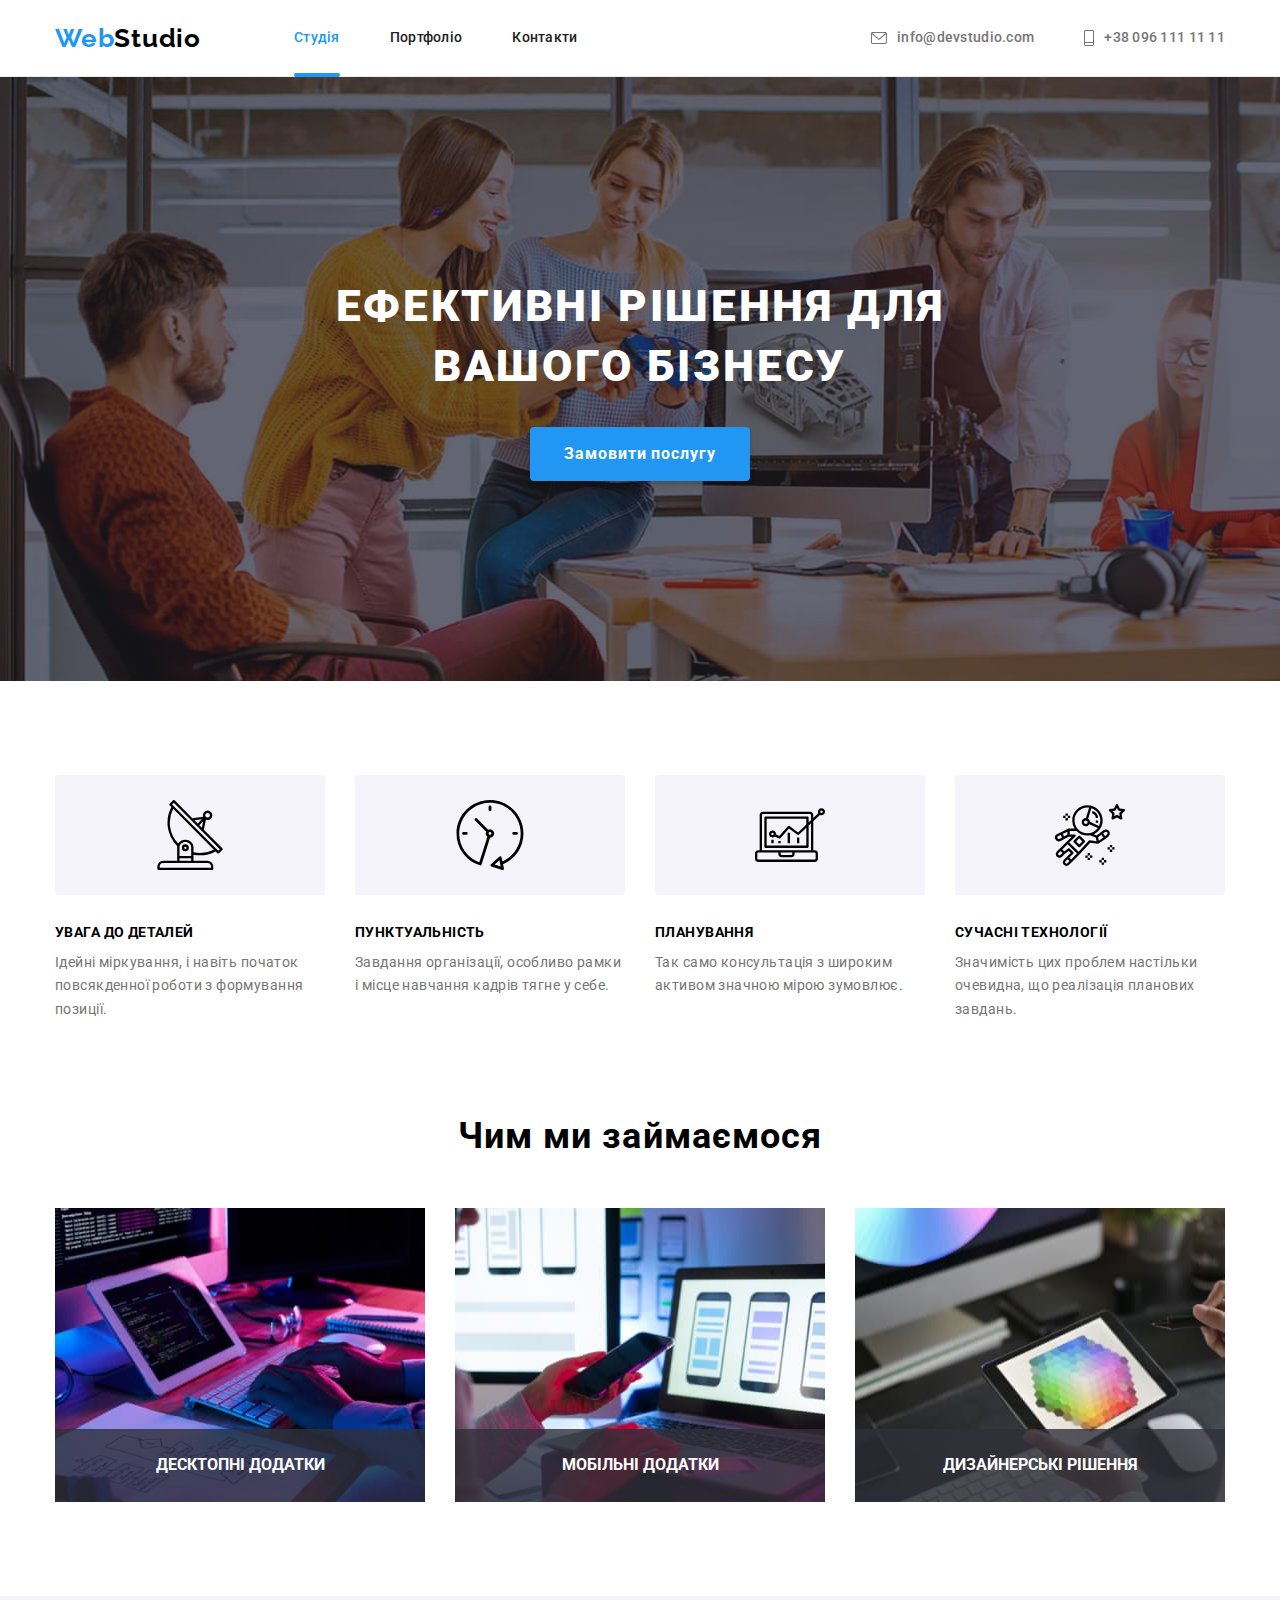
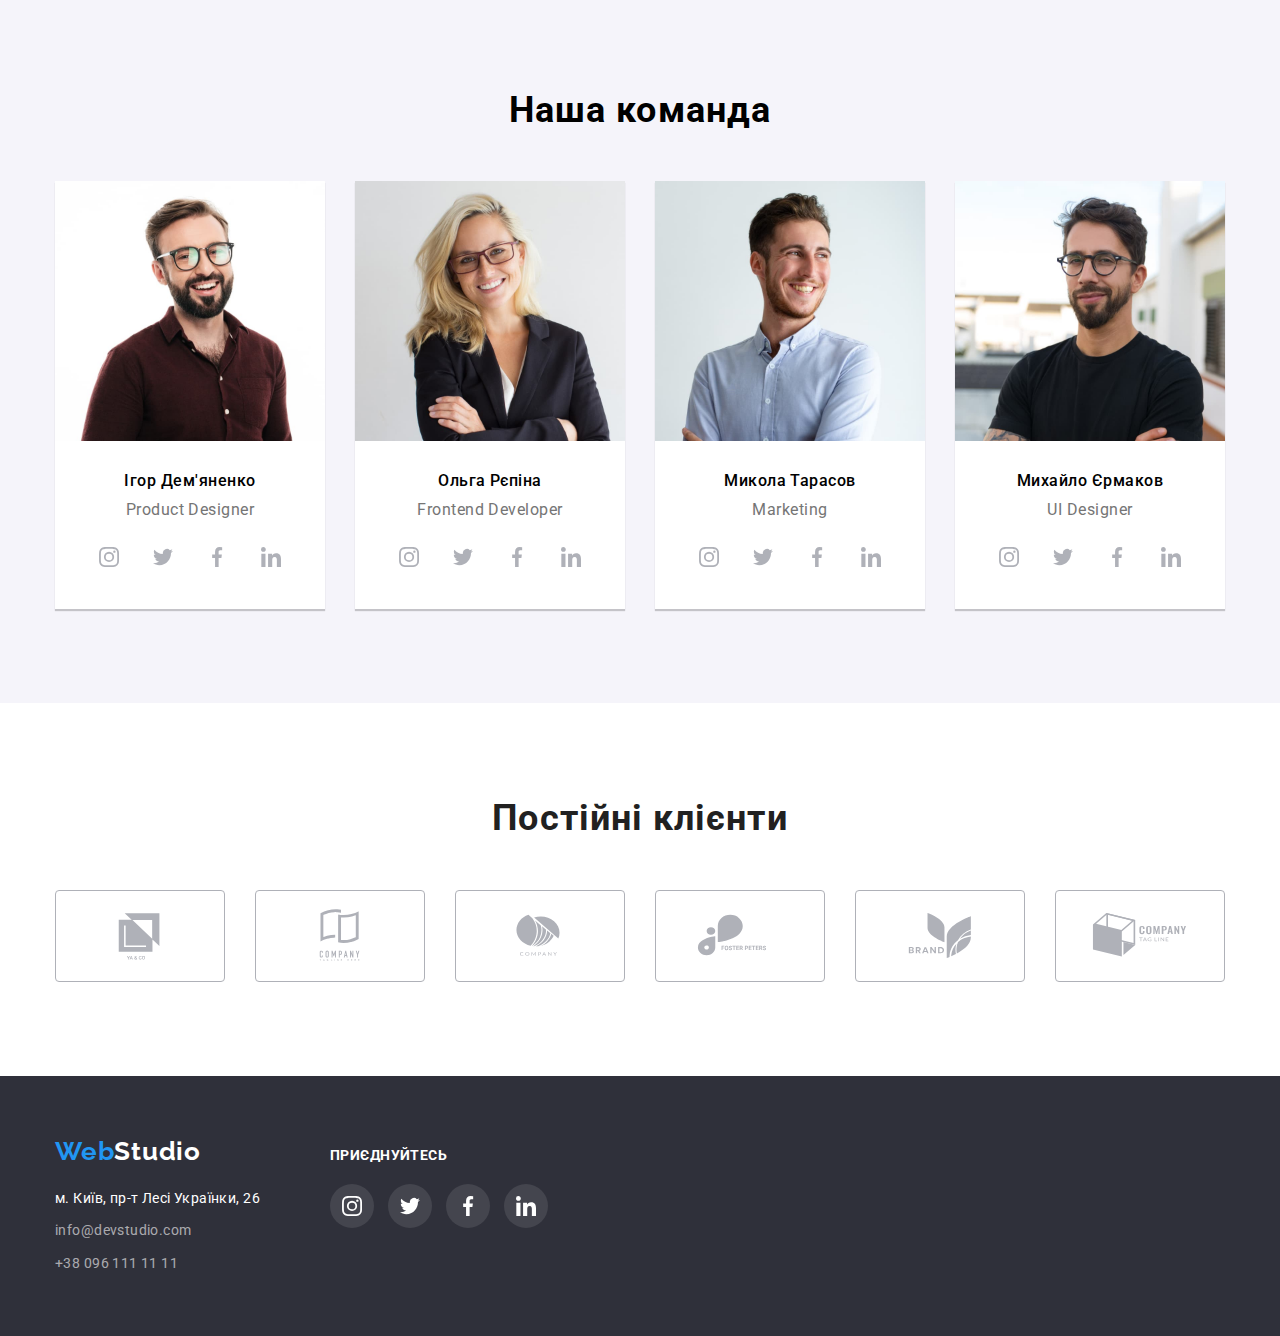
==== commit 4dfb3859: "done" ====
--- a/index.html
+++ b/index.html
@@ -407,7 +407,7 @@
         <div class="modal">
             <button class="modal-btn" data-modal-close type="button">
             <svg class="modal-icon" width="18" height="18">
-                <use href="./images/icons.svg#icon-close-black"></use>
+                <use href="./images/symbol.svg#icon-close"></use>
             </svg>
             </button>
         </div>
--- a/css/styles.css
+++ b/css/styles.css
@@ -130,7 +130,6 @@
 
 .header-nav-item {
     text-decoration: none;
-    position: relative;
 }
 
 .header-link.current {
@@ -139,6 +138,10 @@
 
 
 /* подчеркивание */
+
+.header-link {
+    position: relative;
+}
 
 .header-link.current::after {
     position: absolute;
@@ -148,14 +151,12 @@
     display: block;
     width: 100%;
     height: 4px;
-    background: var(--accent-color);
+    background: var(--color-logo);
     border-radius: 2px;
 }
 
 .header-list {
     display: flex;
-    /* padding-top: 30px;
-    padding-bottom: 30px; */
     gap: 50px;
 }
 
@@ -882,6 +883,7 @@
     border: 1px solid rgba(0, 0, 0, 0.1);
     border-radius: 50%;
     cursor: pointer;
+    fill: var(--color-text);
 }
 
 .modal-btn:hover,
